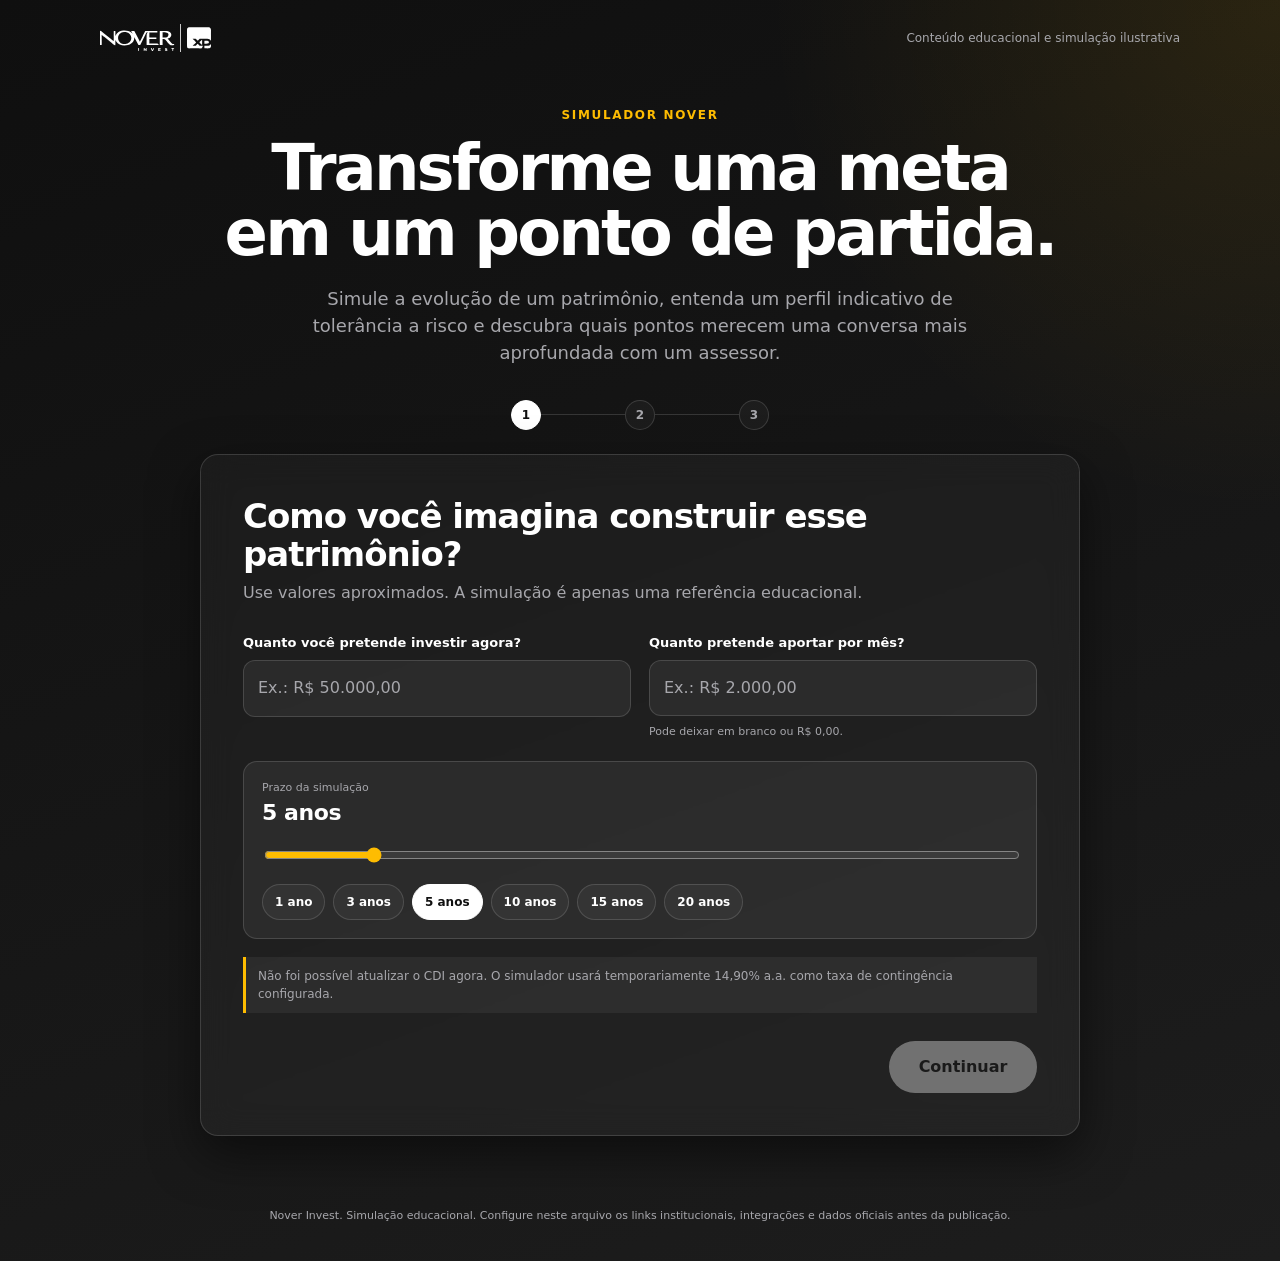
==== index.html @ 5a3d0f5a "Restructure simulator into index.html/style.css/script.js with dark theme Splits the monolithic HTML" ====
<!doctype html>
<html lang="pt-BR">
<head>
<meta charset="utf-8">
<meta name="viewport" content="width=device-width,initial-scale=1">
<meta name="description" content="Simulador educacional da Nover Invest para estimar evolução de patrimônio e conhecer um perfil indicativo de tolerância a risco.">
<title>Simulador de Patrimônio | Nover Invest</title>
<link rel="stylesheet" href="style.css">
</head>

<body>
<div class="shell">
  <header class="topbar">
    <a class="brand" href="#" aria-label="Nover Invest">
      <img class="brand-logo" src="logo-nover.svg" alt="Nover Invest">
    </a>
    <div class="top-note">Conteúdo educacional e simulação ilustrativa</div>
  </header>

  <main class="wrap">
    <div id="intro">
      <div class="eyebrow">Simulador Nover</div>
      <h1>Transforme uma meta em um ponto de partida.</h1>
      <p class="lead">
        Simule a evolução de um patrimônio, entenda um perfil indicativo de tolerância a risco
        e descubra quais pontos merecem uma conversa mais aprofundada com um assessor.
      </p>
    </div>

    <div class="stepper" id="stepper" aria-label="Etapas">
      <div class="step"><div class="dot on">1</div><div class="connector"></div></div>
      <div class="step"><div class="dot">2</div><div class="connector"></div></div>
      <div class="step"><div class="dot">3</div></div>
    </div>

    <!-- ETAPA 1 -->
    <section class="panel" id="s1">
      <h2 class="section-title">Como você imagina construir esse patrimônio?</h2>
      <p class="section-sub">Use valores aproximados. A simulação é apenas uma referência educacional.</p>

      <div class="grid-2">
        <div class="field-wrap">
          <label for="initial">Quanto você pretende investir agora?</label>
          <input class="field" id="initial" inputmode="numeric" placeholder="Ex.: R$ 50.000,00">
          <div class="err" id="initialErr"></div>
        </div>

        <div class="field-wrap">
          <label for="monthly">Quanto pretende aportar por mês?</label>
          <input class="field" id="monthly" inputmode="numeric" placeholder="Ex.: R$ 2.000,00">
          <div class="hint">Pode deixar em branco ou R$ 0,00.</div>
        </div>
      </div>

      <div class="range-box">
        <div class="range-head">
          <div>
            <div class="hint">Prazo da simulação</div>
            <div class="range-value" id="yearsLabel">5 anos</div>
          </div>
        </div>
        <input id="years" type="range" min="1" max="30" value="5">
        <div class="chips" id="yearChips"></div>
      </div>

      <div class="rate-note" id="rateInfo">
        Atualizando a taxa CDI de referência pelo Banco Central...
      </div>

      <div class="actions">
        <button class="btn primary" id="next1" disabled>Continuar</button>
      </div>
    </section>

    <!-- ETAPA 2 -->
    <section class="panel hidden" id="s2">
      <h2 class="section-title">Como você reage a risco, prazo e liquidez?</h2>
      <p class="section-sub">
        Estas perguntas geram apenas um perfil indicativo para fins educacionais.
        Elas não substituem o processo formal de suitability.
      </p>

      <div id="questions"></div>

      <div class="actions">
        <button class="btn ghost" data-back="1">Voltar</button>
        <button class="btn primary" id="next2" disabled>Continuar</button>
      </div>
    </section>

    <!-- ETAPA 3 -->
    <section class="panel hidden" id="s3">
      <h2 class="section-title">Receba o resultado da sua simulação.</h2>
      <p class="section-sub">
        Preencha seus dados para visualizar o resultado e, se quiser, conversar com a equipe da Nover.
      </p>

      <form id="leadForm" novalidate>
        <div class="grid-2">
          <div class="field-wrap">
            <label for="name">Nome</label>
            <input class="field" id="name" autocomplete="name" placeholder="Seu nome">
          </div>
          <div class="field-wrap">
            <label for="phone">WhatsApp</label>
            <input class="field" id="phone" inputmode="tel" autocomplete="tel" placeholder="(82) 99999-9999">
          </div>
          <div class="field-wrap">
            <label for="email">E-mail</label>
            <input class="field" id="email" type="email" autocomplete="email" placeholder="voce@email.com">
          </div>
          <div class="field-wrap">
            <label for="objective">Principal objetivo</label>
            <select class="select" id="objective">
              <option value="">Selecione</option>
              <option>Construir patrimônio</option>
              <option>Aposentadoria</option>
              <option>Gerar renda no futuro</option>
              <option>Comprar um imóvel</option>
              <option>Planejamento familiar e sucessório</option>
              <option>Organizar investimentos atuais</option>
              <option>Outro objetivo</option>
            </select>
          </div>
        </div>

        <div class="field-wrap" style="margin-top:18px">
          <label for="investedRange">Quanto você já possui investido hoje? <span style="font-weight:500;color:var(--muted)">(opcional)</span></label>
          <select class="select" id="investedRange">
            <option value="">Prefiro não informar</option>
            <option>Até R$ 50 mil</option>
            <option>R$ 50 mil a R$ 100 mil</option>
            <option>R$ 100 mil a R$ 300 mil</option>
            <option>R$ 300 mil a R$ 500 mil</option>
            <option>R$ 500 mil a R$ 1 milhão</option>
            <option>Acima de R$ 1 milhão</option>
          </select>
        </div>

        <div class="checks">
          <label class="check">
            <input type="checkbox" id="privacy">
            <span>
              Li e estou ciente do tratamento dos meus dados para atender esta solicitação,
              conforme o <a id="privacyLink" href="/politica-de-privacidade" target="_blank" rel="noopener">Aviso de Privacidade</a>.
            </span>
          </label>

          <label class="check">
            <input type="checkbox" id="marketing">
            <span>Quero receber conteúdos, convites e comunicações da Nover. Posso cancelar a qualquer momento.</span>
          </label>
        </div>

        <div class="err" id="formErr"></div>

        <div class="actions">
          <button type="button" class="btn ghost" data-back="2">Voltar</button>
          <button type="submit" class="btn primary">Ver meu resultado</button>
        </div>
      </form>
    </section>

    <!-- RESULTADO -->
    <section id="result" class="hidden">
      <div class="result-hero">
        <div class="result-kicker">Resultado da simulação</div>
        <div class="result-big" id="futureValue">R$ 0,00</div>
        <p class="result-copy" id="futureCopy"></p>
      </div>

      <div class="result-card chart-card">
        <div class="mini-label">Evolução estimada do patrimônio</div>
        <div class="chart-wrap" id="evolutionChart" role="img"></div>
        <div class="chart-legend">
          <span class="legend-item"><i class="legend-dot future"></i>Valor projetado</span>
          <span class="legend-item"><i class="legend-dot contrib"></i>Total aportado</span>
        </div>
      </div>

      <div class="result-grid">
        <div class="result-card">
          <div class="mini-label">Total aportado no período</div>
          <div class="mini-value" id="totalContributed">R$ 0,00</div>

          <div class="bar-wrap">
            <div class="bar-row">
              <div class="bar-meta"><span>Total aportado</span><strong id="barContribLabel">R$ 0</strong></div>
              <div class="track"><div class="fill" id="barContrib"></div></div>
            </div>
            <div class="bar-row">
              <div class="bar-meta"><span>Valor bruto simulado</span><strong id="barFutureLabel">R$ 0</strong></div>
              <div class="track"><div class="fill brand" id="barFuture"></div></div>
            </div>
          </div>

          <div class="rate-note" id="resultRateInfo"></div>
        </div>

        <div class="result-card">
          <div class="mini-label">Perfil indicativo de tolerância a risco</div>
          <div class="profile-name" id="profileName"></div>
          <p id="profileDesc" style="color:var(--muted);margin:0"></p>
          <ul class="principles" id="principles"></ul>
        </div>
      </div>

      <div class="cta">
        <div>
          <h3>O simulador mostra um cenário. O planejamento começa na conversa.</h3>
          <p>
            Um assessor da Nover pode avaliar objetivos, prazo, liquidez, patrimônio, riscos e alternativas
            antes de qualquer decisão de investimento.
          </p>
        </div>
        <a class="btn brand" id="whatsappCta" href="#" target="_blank" rel="noopener">Falar com um assessor</a>
      </div>

      <div class="actions" style="justify-content:center">
        <button class="btn ghost" id="restart">Refazer simulação</button>
      </div>

      <div class="disclaimer">
        <strong>Importante:</strong> esta ferramenta tem finalidade exclusivamente educacional e ilustrativa.
        Os resultados são estimativas matemáticas baseadas em premissas simplificadas e não representam promessa,
        garantia ou expectativa de rentabilidade. A simulação utiliza o CDI corrente como taxa de referência e,
        para fins de cálculo, pressupõe que essa taxa permaneça constante durante todo o prazo escolhido, o que
        provavelmente não ocorrerá. Não são considerados, entre outros fatores, tributação, inflação, taxas,
        custos, carências, volatilidade, risco de crédito ou mudanças nas condições de mercado.
        O perfil exibido é apenas indicativo e não constitui análise formal de perfil do investidor, recomendação,
        oferta ou indicação de produto, ativo, serviço ou estratégia. Antes de investir, é necessário realizar a
        avaliação adequada ao perfil e às circunstâncias do cliente junto à instituição responsável.
      </div>
    </section>
  </main>

  <footer class="footer">
    Nover Invest. Simulação educacional. Configure neste arquivo os links institucionais, integrações e dados oficiais antes da publicação.
  </footer>
</div>

<script src="script.js"></script>
</body>
</html>
---- style.css ----
:root{
  /* Identidade visual Nover */
  --brand:#FEBC01;
  --brand-strong:#E0A800;
  --brand-ink:#171310;
  --ink:#FFFFFF;
  --muted:#A7A7AC;
  --card:rgba(255,255,255,.035);
  --line:rgba(255,255,255,.14);
  --soft:rgba(255,255,255,.06);
  --fill:#FFFFFF;
  --fill-ink:#101010;
  --success:#4ADE9A;
  --danger:#FF7A7A;
  --radius:18px;
  --shadow:0 18px 48px rgba(0,0,0,.5);
}

*{box-sizing:border-box}
html{scroll-behavior:smooth}
body{
  margin:0;
  background:
    radial-gradient(circle at top right, rgba(254,188,1,.10), transparent 32rem),
    linear-gradient(160deg,#0F0F0F 0%,#1D1D1D 100%);
  color:var(--ink);
  font-family:Inter,ui-sans-serif,system-ui,-apple-system,BlinkMacSystemFont,"Segoe UI",sans-serif;
  line-height:1.5;
}

button,input,select{font:inherit}
button{cursor:pointer}
a{color:inherit}

input::placeholder,select::placeholder{color:var(--muted);opacity:1}
input:-webkit-autofill,input:-webkit-autofill:focus{
  -webkit-text-fill-color:var(--ink);
  -webkit-box-shadow:0 0 0px 1000px #1a1a1a inset;
  transition:background-color 9999s ease-in-out 0s;
}

.shell{min-height:100vh}
.topbar{
  max-width:1120px;
  margin:0 auto;
  padding:24px 20px 0;
  display:flex;
  align-items:center;
  justify-content:space-between;
  gap:16px;
}
.brand{
  display:flex;
  align-items:center;
  gap:12px;
  text-decoration:none;
}
.brand-logo{
  height:28px;
  width:auto;
  display:block;
}
.top-note{
  color:var(--muted);
  font-size:12px;
  text-align:right;
}

.wrap{
  max-width:920px;
  margin:0 auto;
  padding:54px 20px 72px;
}

.eyebrow{
  color:var(--brand);
  font-size:12px;
  letter-spacing:.14em;
  text-transform:uppercase;
  font-weight:800;
  text-align:center;
  margin-bottom:12px;
}
h1{
  font-size:clamp(34px,7vw,64px);
  line-height:1.02;
  letter-spacing:-.045em;
  margin:0 auto 18px;
  max-width:850px;
  text-align:center;
  color:var(--ink);
}
.lead{
  max-width:690px;
  margin:0 auto;
  color:var(--muted);
  text-align:center;
  font-size:clamp(15px,2.4vw,18px);
}

.stepper{
  display:flex;
  align-items:center;
  justify-content:center;
  margin:34px 0 24px;
}
.step{
  display:flex;
  align-items:center;
}
.dot{
  width:30px;height:30px;border-radius:50%;
  border:1px solid var(--line);
  background:var(--card);
  color:var(--muted);
  display:grid;place-items:center;
  font-size:12px;
  font-weight:800;
  transition:.2s ease;
}
.dot.on{
  background:var(--fill);
  color:var(--fill-ink);
  border-color:var(--fill);
}
.connector{
  width:84px;height:1px;background:var(--line);
}
.connector.on{background:var(--fill)}

.panel{
  background:var(--card);
  border:1px solid var(--line);
  border-radius:var(--radius);
  box-shadow:var(--shadow);
  padding:clamp(24px,5vw,42px);
  backdrop-filter:blur(16px);
}
.hidden{display:none!important}

.section-title{
  font-size:clamp(24px,4vw,34px);
  line-height:1.12;
  letter-spacing:-.03em;
  margin:0 0 8px;
  color:var(--ink);
}
.section-sub{
  color:var(--muted);
  margin:0 0 28px;
}

.grid-2{
  display:grid;
  grid-template-columns:1fr 1fr;
  gap:18px;
}
.field-wrap{display:grid;gap:8px}
.field-wrap label{
  font-size:13px;
  font-weight:750;
  color:var(--ink);
}
.field,.select{
  width:100%;
  border:1px solid var(--line);
  background:var(--soft);
  color:var(--ink);
  border-radius:12px;
  padding:15px 14px;
  outline:none;
  transition:.2s ease;
}
.field:focus,.select:focus{
  border-color:var(--brand);
  box-shadow:0 0 0 3px rgba(254,188,1,.18);
}
.select option{background:#1a1a1a;color:var(--ink)}
.hint{font-size:11px;color:var(--muted)}
.err{font-size:11px;color:var(--danger);min-height:16px}

.range-box{
  margin-top:20px;
  border:1px solid var(--line);
  background:var(--soft);
  border-radius:14px;
  padding:18px;
}
.range-head{
  display:flex;
  justify-content:space-between;
  align-items:center;
  gap:14px;
  margin-bottom:16px;
}
.range-value{
  font-size:22px;
  font-weight:850;
  letter-spacing:-.02em;
  color:var(--ink);
}
input[type="range"]{
  width:100%;
  accent-color:var(--brand);
}
.chips{
  display:flex;
  flex-wrap:wrap;
  gap:8px;
  margin-top:14px;
}
.chip{
  border:1px solid var(--line);
  background:var(--card);
  color:var(--ink);
  border-radius:999px;
  padding:8px 12px;
  font-size:12px;
  font-weight:750;
}
.chip.on{
  background:var(--fill);
  color:var(--fill-ink);
  border-color:var(--fill);
}

.rate-note{
  margin-top:18px;
  border-left:3px solid var(--brand);
  padding:10px 12px;
  color:var(--muted);
  font-size:12px;
  background:var(--soft);
}

.question{
  border-top:1px solid var(--line);
  padding:22px 0;
}
.question:first-of-type{
  border-top:0;
  padding-top:0;
}
.q-title{
  font-weight:800;
  margin-bottom:12px;
  color:var(--ink);
}
.options{
  display:grid;
  gap:9px;
}
.option{
  width:100%;
  text-align:left;
  border:1px solid var(--line);
  background:var(--soft);
  padding:13px 14px;
  border-radius:12px;
  color:var(--ink);
  transition:.18s ease;
}
.option:hover{border-color:rgba(255,255,255,.35)}
.option.on{
  border-color:var(--fill);
  background:var(--fill);
  color:var(--fill-ink);
}

.checks{
  display:grid;
  gap:12px;
  margin-top:6px;
}
.check{
  display:flex;
  gap:10px;
  align-items:flex-start;
  color:var(--muted);
  font-size:12px;
}
.check input{margin-top:3px}
.check a{text-decoration:underline;color:var(--brand)}

.actions{
  display:flex;
  align-items:center;
  justify-content:flex-end;
  gap:10px;
  margin-top:28px;
  flex-wrap:wrap;
}
.btn{
  border:0;
  border-radius:999px;
  padding:14px 22px;
  font-weight:800;
  min-width:148px;
  transition:.18s ease;
}
.btn.primary{
  background:var(--fill);
  color:var(--fill-ink);
}
.btn.primary:hover{transform:translateY(-1px)}
.btn.primary:disabled{
  opacity:.36;
  cursor:not-allowed;
  transform:none;
}
.btn.ghost{
  background:transparent;
  border:1px solid var(--line);
  color:var(--ink);
}
.btn.brand{
  background:var(--brand);
  color:var(--brand-ink);
}
.btn.brand:hover{transform:translateY(-1px)}

.result-hero{
  background:linear-gradient(135deg,var(--brand),var(--brand-strong));
  color:var(--brand-ink);
  border-radius:var(--radius);
  padding:clamp(26px,5vw,44px);
  position:relative;
  overflow:hidden;
}
.result-hero:after{
  content:"";
  position:absolute;
  width:240px;height:240px;border-radius:50%;
  background:rgba(23,19,16,.14);
  filter:blur(6px);
  right:-80px;top:-90px;
}
.result-kicker{
  color:rgba(23,19,16,.68);
  font-size:12px;
  text-transform:uppercase;
  letter-spacing:.12em;
  font-weight:800;
}
.result-big{
  font-size:clamp(38px,8vw,70px);
  line-height:1;
  font-weight:900;
  letter-spacing:-.055em;
  margin:12px 0;
  position:relative;
  z-index:1;
}
.result-copy{
  color:rgba(23,19,16,.72);
  max-width:690px;
  margin:0;
  position:relative;
  z-index:1;
}

.result-grid{
  display:grid;
  grid-template-columns:1fr 1fr;
  gap:18px;
  margin-top:18px;
}
.result-card{
  background:var(--card);
  border:1px solid var(--line);
  border-radius:var(--radius);
  padding:26px;
}
.mini-label{
  color:var(--muted);
  font-size:12px;
  text-transform:uppercase;
  letter-spacing:.08em;
  font-weight:800;
}
.mini-value{
  font-size:28px;
  font-weight:900;
  margin-top:6px;
  letter-spacing:-.03em;
  color:var(--ink);
}

.bar-wrap{margin-top:18px;display:grid;gap:14px}
.bar-row{display:grid;gap:6px}
.bar-meta{
  display:flex;
  justify-content:space-between;
  gap:10px;
  font-size:12px;
  color:var(--ink);
}
.track{
  height:9px;
  background:var(--soft);
  border-radius:999px;
  overflow:hidden;
}
.fill{
  height:100%;
  background:var(--fill);
  border-radius:999px;
  width:0;
  transition:width .5s ease;
}
.fill.brand{background:var(--brand)}

.chart-card{margin-top:18px}
.chart-wrap{margin-top:14px}
.chart-wrap svg{width:100%;height:auto;display:block}
.chart-legend{
  display:flex;
  gap:20px;
  margin-top:14px;
  flex-wrap:wrap;
}
.legend-item{
  display:flex;
  align-items:center;
  gap:8px;
  font-size:12px;
  color:var(--muted);
}
.legend-dot{
  width:10px;height:10px;border-radius:50%;
  display:inline-block;
  flex:0 0 auto;
}
.legend-dot.future{background:var(--brand)}
.legend-dot.contrib{background:var(--fill)}

.profile-name{
  font-size:36px;
  font-weight:900;
  letter-spacing:-.04em;
  margin:8px 0 12px;
  color:var(--ink);
}
.principles{
  margin:18px 0 0;
  padding:0;
  list-style:none;
  display:grid;
  gap:10px;
}
.principles li{
  display:flex;
  gap:10px;
  color:var(--muted);
  font-size:13px;
}
.principles li:before{
  content:"";
  width:7px;height:7px;border-radius:50%;
  background:var(--brand);
  margin-top:7px;
  flex:0 0 auto;
}

.cta{
  margin-top:18px;
  border-radius:var(--radius);
  background:linear-gradient(135deg,rgba(254,188,1,.10),rgba(254,188,1,.03));
  border:1px solid rgba(254,188,1,.25);
  padding:clamp(24px,5vw,34px);
  display:flex;
  justify-content:space-between;
  align-items:center;
  gap:24px;
}
.cta h3{margin:0 0 6px;font-size:25px;letter-spacing:-.025em;color:var(--ink)}
.cta p{margin:0;color:var(--muted);max-width:610px}

.disclaimer{
  margin-top:18px;
  color:var(--muted);
  font-size:11px;
  line-height:1.65;
  border-top:1px solid var(--line);
  padding-top:18px;
}

.footer{
  max-width:1120px;
  margin:0 auto;
  padding:0 20px 36px;
  color:var(--muted);
  font-size:11px;
  text-align:center;
}

@media(max-width:720px){
  .top-note{display:none}
  .wrap{padding-top:38px}
  .grid-2,.result-grid{grid-template-columns:1fr}
  .connector{width:46px}
  .brand-logo{height:22px}
  .cta{align-items:flex-start;flex-direction:column}
  .cta .btn{width:100%}
  .actions .btn{flex:1}
}
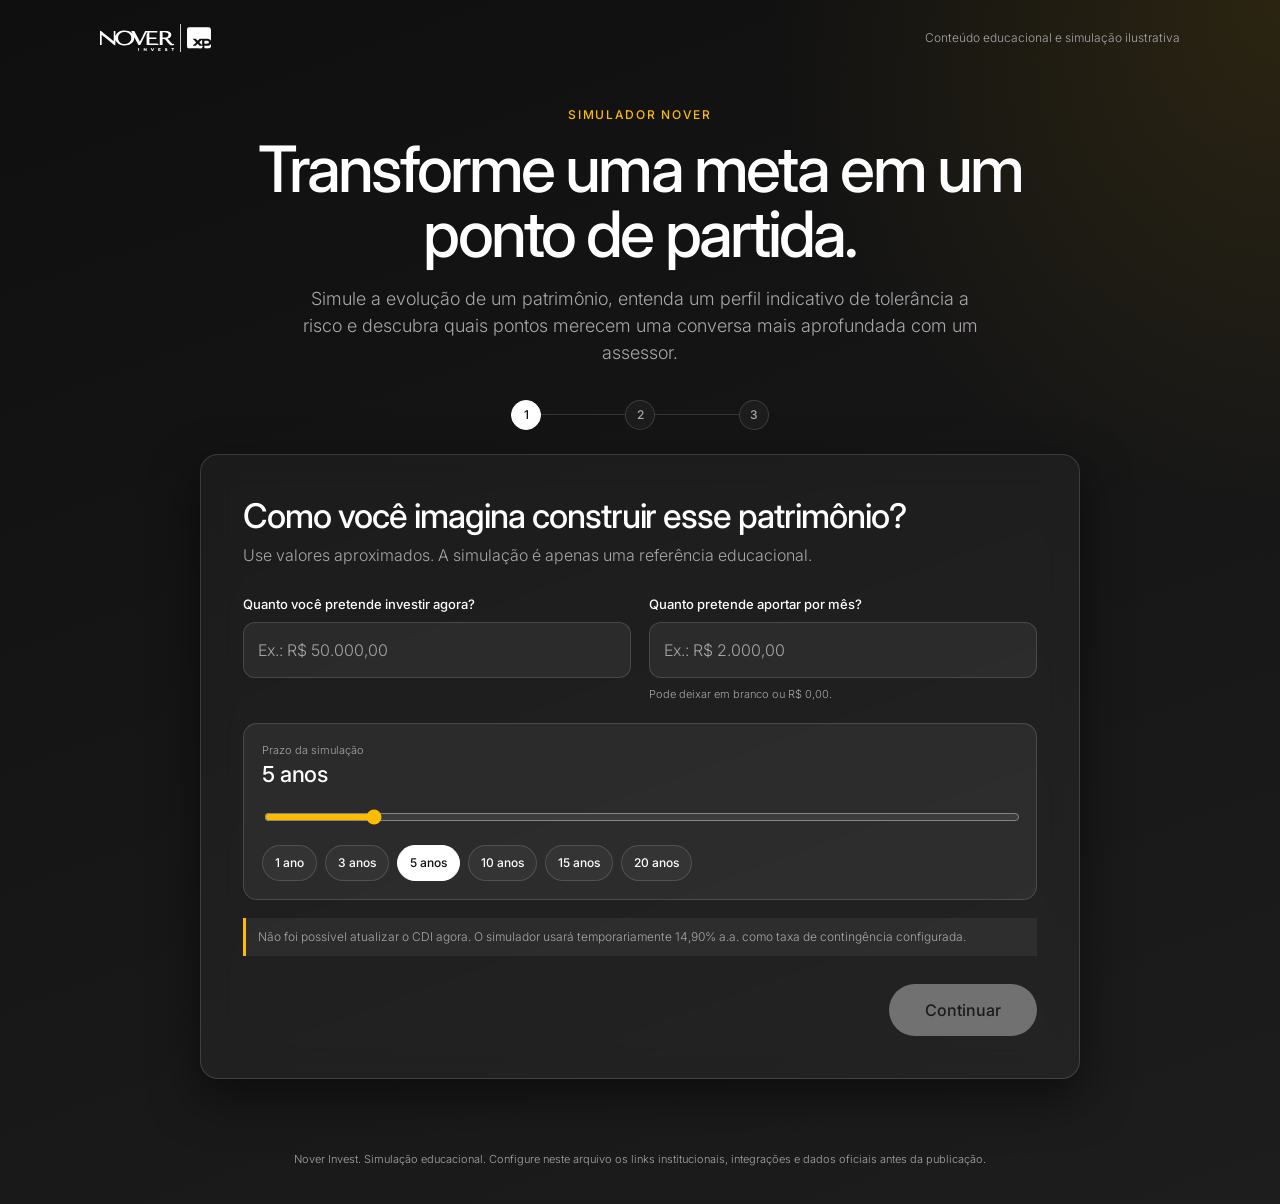
==== commit 88cfe0dc: "Progressive question reveal, Inter typography and brand-colored selection Questions in step 2 now ap" ====
--- a/index.html
+++ b/index.html
@@ -5,6 +5,9 @@
 <meta name="viewport" content="width=device-width,initial-scale=1">
 <meta name="description" content="Simulador educacional da Nover Invest para estimar evolução de patrimônio e conhecer um perfil indicativo de tolerância a risco.">
 <title>Simulador de Patrimônio | Nover Invest</title>
+<link rel="preconnect" href="https://fonts.googleapis.com">
+<link rel="preconnect" href="https://fonts.gstatic.com" crossorigin>
+<link href="https://fonts.googleapis.com/css2?family=Inter:wght@300;500&display=swap" rel="stylesheet">
 <link rel="stylesheet" href="style.css">
 </head>
 
@@ -80,7 +83,7 @@
         Elas não substituem o processo formal de suitability.
       </p>
 
-      <div id="questions"></div>
+      <div id="questions" aria-live="polite"></div>
 
       <div class="actions">
         <button class="btn ghost" data-back="1">Voltar</button>
--- a/style.css
+++ b/style.css
@@ -25,9 +25,11 @@
     linear-gradient(160deg,#0F0F0F 0%,#1D1D1D 100%);
   color:var(--ink);
   font-family:Inter,ui-sans-serif,system-ui,-apple-system,BlinkMacSystemFont,"Segoe UI",sans-serif;
+  font-weight:300;
   line-height:1.5;
 }
 
+h1,h2,h3,h4,h5,h6,strong,b{font-weight:300}
 button,input,select{font:inherit}
 button{cursor:pointer}
 a{color:inherit}
@@ -77,7 +79,7 @@
   font-size:12px;
   letter-spacing:.14em;
   text-transform:uppercase;
-  font-weight:800;
+  font-weight:500;
   text-align:center;
   margin-bottom:12px;
 }
@@ -89,6 +91,7 @@
   max-width:850px;
   text-align:center;
   color:var(--ink);
+  font-weight:500;
 }
 .lead{
   max-width:690px;
@@ -115,7 +118,7 @@
   color:var(--muted);
   display:grid;place-items:center;
   font-size:12px;
-  font-weight:800;
+  font-weight:500;
   transition:.2s ease;
 }
 .dot.on{
@@ -144,6 +147,7 @@
   letter-spacing:-.03em;
   margin:0 0 8px;
   color:var(--ink);
+  font-weight:500;
 }
 .section-sub{
   color:var(--muted);
@@ -158,7 +162,7 @@
 .field-wrap{display:grid;gap:8px}
 .field-wrap label{
   font-size:13px;
-  font-weight:750;
+  font-weight:500;
   color:var(--ink);
 }
 .field,.select{
@@ -195,7 +199,7 @@
 }
 .range-value{
   font-size:22px;
-  font-weight:850;
+  font-weight:500;
   letter-spacing:-.02em;
   color:var(--ink);
 }
@@ -216,7 +220,7 @@
   border-radius:999px;
   padding:8px 12px;
   font-size:12px;
-  font-weight:750;
+  font-weight:500;
 }
 .chip.on{
   background:var(--fill);
@@ -236,13 +240,21 @@
 .question{
   border-top:1px solid var(--line);
   padding:22px 0;
-}
+  opacity:0;
+  transform:translateY(10px);
+  transition:opacity .4s ease, transform .4s ease;
+}
+.question.visible{
+  opacity:1;
+  transform:translateY(0);
+}
+.question.hidden{display:none}
 .question:first-of-type{
   border-top:0;
   padding-top:0;
 }
 .q-title{
-  font-weight:800;
+  font-weight:500;
   margin-bottom:12px;
   color:var(--ink);
 }
@@ -262,9 +274,9 @@
 }
 .option:hover{border-color:rgba(255,255,255,.35)}
 .option.on{
-  border-color:var(--fill);
-  background:var(--fill);
-  color:var(--fill-ink);
+  border-color:var(--brand);
+  background:var(--brand);
+  color:var(--brand-ink);
 }
 
 .checks{
@@ -294,7 +306,7 @@
   border:0;
   border-radius:999px;
   padding:14px 22px;
-  font-weight:800;
+  font-weight:500;
   min-width:148px;
   transition:.18s ease;
 }
@@ -340,12 +352,12 @@
   font-size:12px;
   text-transform:uppercase;
   letter-spacing:.12em;
-  font-weight:800;
+  font-weight:500;
 }
 .result-big{
   font-size:clamp(38px,8vw,70px);
   line-height:1;
-  font-weight:900;
+  font-weight:500;
   letter-spacing:-.055em;
   margin:12px 0;
   position:relative;
@@ -376,11 +388,11 @@
   font-size:12px;
   text-transform:uppercase;
   letter-spacing:.08em;
-  font-weight:800;
+  font-weight:500;
 }
 .mini-value{
   font-size:28px;
-  font-weight:900;
+  font-weight:500;
   margin-top:6px;
   letter-spacing:-.03em;
   color:var(--ink);
@@ -395,6 +407,7 @@
   font-size:12px;
   color:var(--ink);
 }
+.bar-meta strong{font-weight:500}
 .track{
   height:9px;
   background:var(--soft);
@@ -436,7 +449,7 @@
 
 .profile-name{
   font-size:36px;
-  font-weight:900;
+  font-weight:500;
   letter-spacing:-.04em;
   margin:8px 0 12px;
   color:var(--ink);
@@ -473,7 +486,7 @@
   align-items:center;
   gap:24px;
 }
-.cta h3{margin:0 0 6px;font-size:25px;letter-spacing:-.025em;color:var(--ink)}
+.cta h3{margin:0 0 6px;font-size:25px;letter-spacing:-.025em;color:var(--ink);font-weight:500}
 .cta p{margin:0;color:var(--muted);max-width:610px}
 
 .disclaimer{
